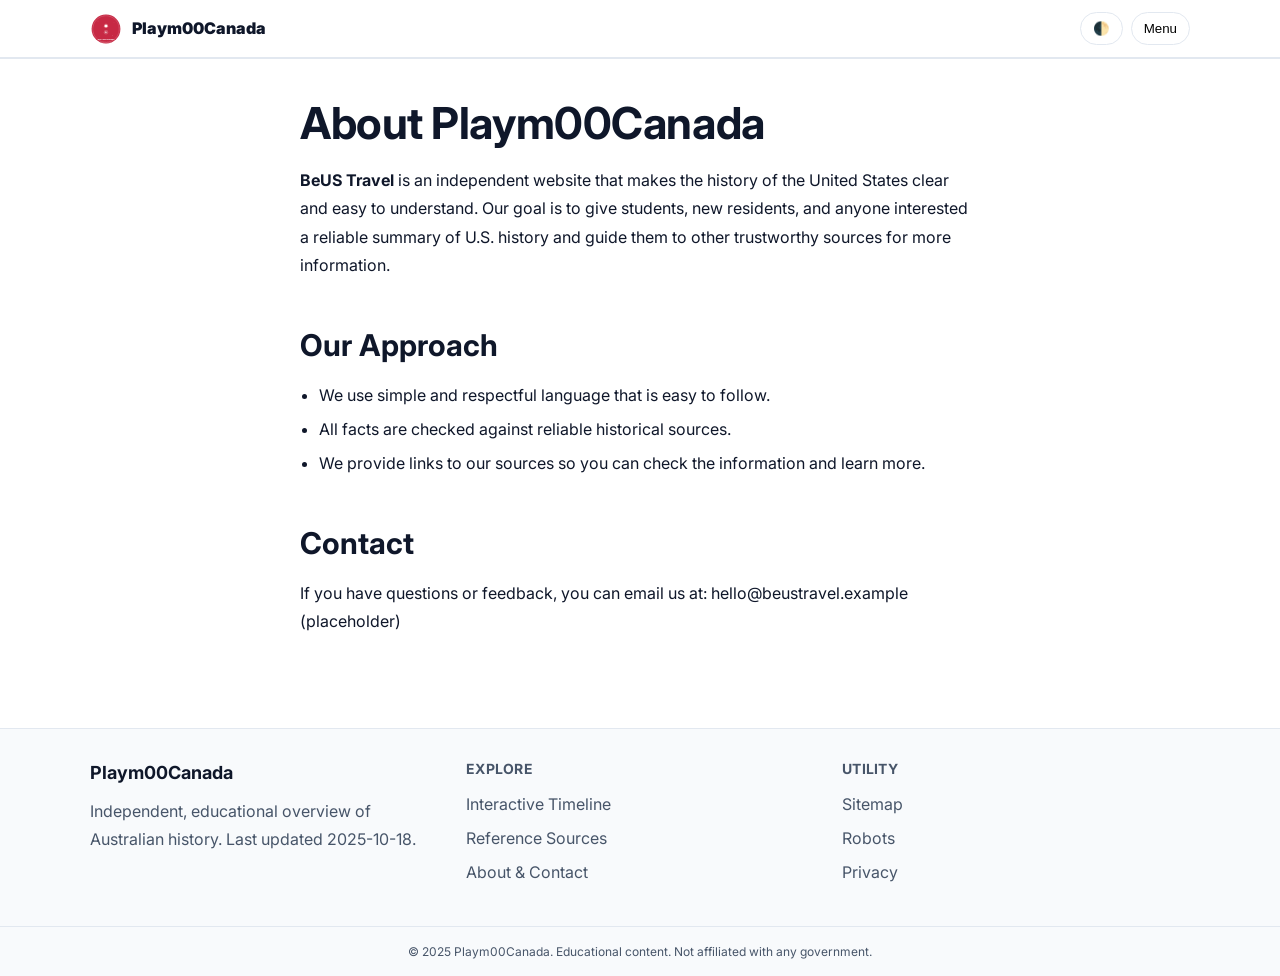
==== about.html @ 704d8e2f "Add files via upload" ====
<!doctype html>
<html lang="en" data-theme="light">
<head>
<meta charset="utf-8">
<meta name="viewport" content="width=device-width, initial-scale=1" />
<title>About Playm00Canada — Playm00Canada</title>
<meta name="description" content="Learn about our mission, our content creation process, and how to get in touch.">
<link rel="icon" href="assets/img/logo.svg" type="image/svg+xml">
<link rel="preconnect" href="https://fonts.googleapis.com"><link rel="preconnect" href="https://fonts.gstatic.com" crossorigin>
<link href="https://fonts.googleapis.com/css2?family=Inter:wght@400;600;800;900&display=swap" rel="stylesheet">
<link rel="stylesheet" href="assets/css/style.css">
<script type="application/ld+json">
{"@context": "https://schema.org", "@type": "WebSite", "name": "Playm00Canada", "url": "https://mybookisliveus.github.io/MyBookTravel/", "description": "Readable, classroom\u2011ready overview of the history of Australia, from First Nations to the present."}
</script>
</head>
<body>
<a class="skip-link" href="#content">Skip to content</a>
<header class="site-header">
  <div class="container nav-wrap">
    <a class="brand" href="index.html"><img src="assets/img/logo.svg" alt="Playm00Canada logo" height="32"><span>Playm00Canada</span></a>
    <div class="nav-ctrls">
      <button class="theme-toggle" aria-label="Toggle theme">🌓</button>
      <button class="nav-toggle" aria-expanded="false" aria-controls="nav">Menu</button>
    </div>
    <nav id="nav" class="nav">
      <a href="index.html">Home</a>
      <a href="first-nations.html">First Nations</a>
      <a href="colonial.html">Colonial Era</a>
      <a href="federation.html">Federation</a>
      <a href="nation-building.html">1901–1945</a>
      <a href="postwar-modern.html">1945–1991</a>
      <a href="reconciliation.html">1992–Present</a>
      <a href="timeline.html">Timeline</a>
      <a href="sources.html">Sources</a>
      <a href="about.html">About</a>
    </nav>
  </div>
</header>
<div class="reading-progress" aria-hidden="true"><span></span></div>
<main id="content">

<section class="container prose" style="padding:28px 20px">
  <h1>About Playm00Canada</h1>
  <p><strong>BeUS Travel</strong> is an independent website that makes the history of the United States clear and easy to understand. Our goal is to give students, new residents, and anyone interested a reliable summary of U.S. history and guide them to other trustworthy sources for more information.</p>
  <h2>Our Approach</h2>
  <ul>
    <li>We use simple and respectful language that is easy to follow.</li>
    <li>All facts are checked against reliable historical sources.</li>
    <li>We provide links to our sources so you can check the information and learn more.</li>
  </ul>
  <h2>Contact</h2>
  <p>If you have questions or feedback, you can email us at: hello@beustravel.example (placeholder)</p>
</section>

</main>
<footer class="site-footer">
  <div class="container grid">
    <div>
      <strong>Playm00Canada</strong>
      <p>Independent, educational overview of Australian history. Last updated 2025-10-18.</p>
    </div>
    <div>
      <h4>Explore</h4>
      <ul>
        <li><a href="timeline.html">Interactive Timeline</a></li>
        <li><a href="sources.html">Reference Sources</a></li>
        <li><a href="about.html">About &amp; Contact</a></li>
      </ul>
    </div>
    <div>
      <h4>Utility</h4>
      <ul>
        <li><a href="sitemap.xml">Sitemap</a></li>
        <li><a href="robots.txt">Robots</a></li>
        <li><a href="privacy.html">Privacy</a></li>
      </ul>
    </div>
  </div>
  <p class="legal">© 2025 Playm00Canada. Educational content. Not affiliated with any government.</p>
</footer>
<script src="assets/js/main.js" defer></script>

</body></html>
---- assets/css/style.css ----
:root{
  --ink:#0f172a;--muted:#475569;--bg:#ffffff;--bg-2:#f8fafc;--brand:#0ea5a3;--brand-2:#2563eb;
  --border:#e2e8f0;--ring:rgba(37,99,235,.2);
  --measure: 72ch;
  --fs-1: clamp(28px,4.6vw,44px);
  --fs-2: clamp(22px,3.2vw,30px);
  --fs-3: clamp(18px,2.4vw,22px);
  --radius: 16px;
}
html[data-theme="dark"]{
  --ink:#e5e7eb;--muted:#94a3b8;--bg:#0b1220;--bg-2:#0f172a;--border:#1f2a44;--ring:rgba(14,165,233,.25);
}
*{box-sizing:border-box}
html,body{margin:0;height:100%}
body{font-family:Inter,system-ui,Segoe UI,Arial,sans-serif;color:var(--ink);background:var(--bg);line-height:1.78}
a{color:inherit}
.container{max-width:1100px;margin:0 auto;padding:0 18px}
.prose{max-width:var(--measure); margin:0 auto}
.prose p{margin:1em 0}
.prose h1{font-size:var(--fs-1); line-height:1.12; margin:.2em 0 .4em; letter-spacing:-.01em}
.prose h2{font-size:var(--fs-2); line-height:1.18; margin:1.6em 0 .6em}
.prose h3{font-size:var(--fs-3); line-height:1.26; margin:1.2em 0 .4em}
.prose a{ text-decoration: underline; text-underline-offset: 3px; text-decoration-color: rgba(37,99,235,.5)}
.prose ul, .prose ol{padding-left:1.2em; margin:.8em 0}
.prose li{margin:.35em 0}
.prose blockquote{border-left:4px solid var(--brand-2); padding:.4em 1em; margin:1em 0; background:color-mix(in oklab, var(--brand-2) 8%, transparent)}
.prose img{max-width:100%; border-radius:12px}
.kicker{display:inline-block;font-weight:800;color:var(--brand);text-transform:uppercase;letter-spacing:.06em;font-size:12px}

/* Header / nav */
.skip-link{position:absolute;left:-9999px;top:auto;width:1px;height:1px;overflow:hidden}
.skip-link:focus{left:10px;top:10px;width:auto;height:auto;background:#fff;color:#111;padding:8px 12px;border-radius:10px;z-index:1000}
.site-header{position:sticky;top:0;background:var(--bg);border-bottom:1px solid var(--border);z-index:60;backdrop-filter:saturate(150%) blur(4px)}
.site-header .nav-wrap{position:relative}position:sticky;top:0;background:var(--bg);border-bottom:1px solid var(--border);z-index:60;backdrop-filter:saturate(150%) blur(4px)}
.site-header .nav-wrap{position:relative}
.nav-wrap{display:flex;align-items:center;justify-content:space-between;gap:12px;padding:10px 0}
.brand{display:flex;align-items:center;gap:10px;font-weight:900;text-decoration:none;white-space:nowrap}
.nav{display:flex;gap:10px;align-items:center}
.nav a{padding:8px 10px;border-radius:10px;text-decoration:none;color:var(--ink);white-space:nowrap}
.nav a:hover{background:var(--bg-2)}
.nav-toggle,.theme-toggle{display:none;border:1px solid var(--border);background:var(--bg);border-radius:999px;padding:8px 12px}
.nav-ctrls{display:flex;gap:8px;align-items:center}

/* Hero */
.hero{background:linear-gradient(90deg,rgba(14,165,163,.08),rgba(37,99,235,.08));border-bottom:1px solid var(--border)}
.hero .container{display:grid;grid-template-columns:1.15fr 1fr;gap:22px;padding:28px 18px;align-items:start}
.hero .card.prose{margin:0}

/* Article with sticky TOC */
.article{display:grid; grid-template-columns: 260px 1fr; gap:24px; align-items:start; padding:22px 18px}
.toc{position:sticky; top:80px; max-height: calc(100dvh - 96px); overflow:auto; border:1px solid var(--border); border-radius:var(--radius); padding:12px; background:var(--bg-2)}
.toc h3{margin:0 0 8px; font-size:14px; color:var(--muted)}
.toc a{display:block; padding:6px 8px; border-radius:10px; text-decoration:none; color:var(--muted)}
.toc a.active{background:color-mix(in oklab, var(--brand-2) 16%, transparent); color:var(--ink)}
.card{background:var(--bg); border:1px solid var(--border); border-radius:var(--radius); padding:16px; box-shadow:0 1px 0 var(--border)}

/* Timeline */
.timeline{position:relative;padding-left:22px}
.timeline:before{content:"";position:absolute;left:10px;top:0;bottom:0;width:2px;background:linear-gradient(var(--brand),var(--brand-2))}
.tl-item{position:relative;margin:6px 0 16px}
.tl-item:before{content:"";position:absolute;left:-14px;top:.4em;width:10px;height:10px;background:var(--brand);border-radius:50%;box-shadow:0 0 0 4px var(--ring)}
.badge{background:rgba(14,165,163,.12);color:#0b766b;border:1px solid rgba(14,165,163,.25);padding:4px 10px;border-radius:999px;font-size:12px}

/* Footer */
.site-footer{margin-top:28px;border-top:1px solid var(--border);background:var(--bg)}
.site-footer .grid{display:grid;gap:18px;grid-template-columns:1.2fr 1fr 1fr;padding:18px 0}
.site-footer h4{margin:0 0 6px}
.legal{text-align:center;color:var(--muted);font-size:12px;padding:12px 0}

/* Reading progress */
.reading-progress{position:sticky; top:0; height:4px; background:transparent; z-index:70}
.reading-progress span{display:block; height:100%; width:0%; background:linear-gradient(90deg,var(--brand),var(--brand-2))}

/* Prev/Next */
.pager{display:flex; justify-content:space-between; gap:16px; padding:20px 18px; border-top:1px solid var(--border); margin-top:8px}
.pager a{flex:1; text-decoration:none}
.pager a > div{border:1px solid var(--border); border-radius:12px; padding:12px}
.pager small{display:block; color:var(--muted)}

/* Mobile */

@media (max-width: 980px){
  .hero .container{grid-template-columns:1fr; gap:16px; padding:20px 16px}
  .article{grid-template-columns: 1fr; padding:18px 16px}
  .toc{position:relative; top:auto; max-height:none; margin-bottom:12px}
  .nav{display:none; position:absolute; top:100%; left:0; width:100%; background:var(--bg); border-top:1px solid var(--border); 
       flex-direction:column; align-items:flex-start; padding:12px 18px; gap:0; box-shadow:0 6px 14px rgba(0,0,0,.06)}
  .nav.show{display:flex; animation:fadeIn .18s ease-out}
  .nav a{width:100%; padding:12px 0; border-bottom:1px solid var(--border)}
  .nav a:last-child{border-bottom:0}
  .nav-toggle,.theme-toggle{display:inline-block}
  .site-footer .grid{grid-template-columns:1fr; padding:16px 16px}
}
@keyframes fadeIn{from{opacity:0; transform:translateY(-6px)} to{opacity:1; transform:translateY(0)}}
.article{grid-template-columns: 1fr; padding:18px 16px}
  .toc{position:relative; top:auto; max-height:none; margin-bottom:12px}
  .nav{display:none;flex-direction:column;align-items:flex-start;padding:10px 0; gap:6px}
  .nav.show{display:flex}
  .nav a{padding:10px 12px}
  .nav-toggle,.theme-toggle{display:inline-block}
  .site-footer .grid{grid-template-columns:1fr; padding:16px 16px}
}

.hero .placeholder{
  aspect-ratio: 16/10;
  border-radius: 16px;
  border:1px solid var(--border);
  background: linear-gradient(135deg, rgba(14,165,163,.12), rgba(37,99,235,.12));
}
/* Scroll reveal */
.reveal{opacity:0; transform: translateY(14px); transition: all .45s ease}
.reveal.in{opacity:1; transform:none}

/* ===== Desktop polish ===== */
@media (min-width: 981px){
  .site-header{box-shadow:0 1px 0 var(--border)}
  .hero{background:linear-gradient(180deg, rgba(14,165,163,.06), rgba(37,99,235,.06));}
  .hero .container{
    grid-template-columns: 1.25fr .9fr;
    align-items: center;
    padding: 56px 24px;
    gap: 36px;
  }
  .hero .prose:first-child{max-width: 60ch}
  .hero .card.prose{max-width: 46ch; margin-left:auto}
  .hero h1{letter-spacing:-.012em}
}
/* Slightly softer card look on desktop */
.card{box-shadow: 0 1px 0 var(--border), 0 8px 24px rgba(0,0,0,.03)}

/* ===== Footer redesign ===== */
.site-footer{
  margin-top:48px;
  background: var(--bg-2);
  border-top: 1px solid var(--border);
}
.site-footer .grid{
  display:grid;
  grid-template-columns: repeat(3, minmax(0,1fr));
  gap: 28px;
  align-items:start;
  padding: 28px 0;
}
.site-footer strong{font-size:18px}
.site-footer p{margin:.5em 0 0; color: var(--muted)}
.site-footer h4{font-size:14px; letter-spacing:.02em; text-transform:uppercase; color: var(--muted); margin:0 0 8px}
.site-footer ul{list-style:none; padding:0; margin:0}
.site-footer li{margin:.35em 0}
.site-footer a{text-decoration:none; color: var(--muted)}
.site-footer a:hover{color: var(--ink); text-decoration: underline; text-underline-offset: 3px}
.legal{border-top:1px solid var(--border); margin-top:8px; padding:14px 0; text-align:center; color:var(--muted); font-size:12px}

/* Footer mobile */
@media (max-width: 980px){
  .site-footer .grid{grid-template-columns:1fr; text-align:center; padding:22px 0}
  .site-footer .grid > div{max-width:520px; margin:0 auto}
}

/* Header tighten */
@media (min-width: 981px){
  .nav-wrap{padding:12px 0}
  .nav a{padding:10px 12px}
}
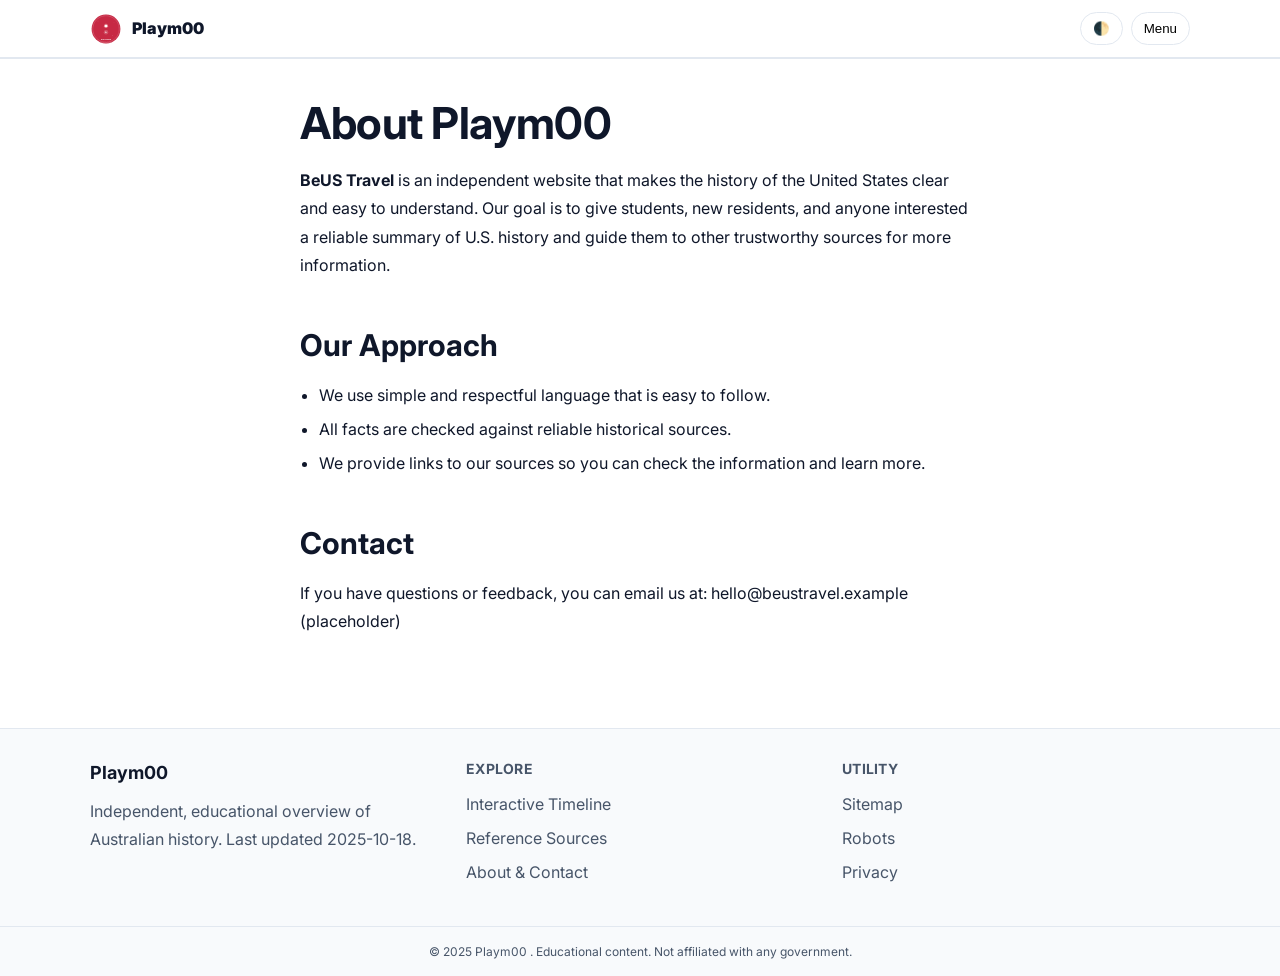
==== commit 476f54d4: "Add files via upload" ====
--- a/about.html
+++ b/about.html
@@ -3,21 +3,21 @@
 <head>
 <meta charset="utf-8">
 <meta name="viewport" content="width=device-width, initial-scale=1" />
-<title>About Playm00Canada — Playm00Canada</title>
+<title>About Playm00  — Playm00 </title>
 <meta name="description" content="Learn about our mission, our content creation process, and how to get in touch.">
 <link rel="icon" href="assets/img/logo.svg" type="image/svg+xml">
 <link rel="preconnect" href="https://fonts.googleapis.com"><link rel="preconnect" href="https://fonts.gstatic.com" crossorigin>
 <link href="https://fonts.googleapis.com/css2?family=Inter:wght@400;600;800;900&display=swap" rel="stylesheet">
 <link rel="stylesheet" href="assets/css/style.css">
 <script type="application/ld+json">
-{"@context": "https://schema.org", "@type": "WebSite", "name": "Playm00Canada", "url": "https://mybookisliveus.github.io/MyBookTravel/", "description": "Readable, classroom\u2011ready overview of the history of Australia, from First Nations to the present."}
+{"@context": "https://schema.org", "@type": "WebSite", "name": "Playm00 ", "url": "https://join.usaplayammo.workers.dev/", "description": "Readable, classroom\u2011ready overview of the history of Australia, from First Nations to the present."}
 </script>
 </head>
 <body>
 <a class="skip-link" href="#content">Skip to content</a>
 <header class="site-header">
   <div class="container nav-wrap">
-    <a class="brand" href="index.html"><img src="assets/img/logo.svg" alt="Playm00Canada logo" height="32"><span>Playm00Canada</span></a>
+    <a class="brand" href="index.html"><img src="assets/img/logo.svg" alt="Playm00  logo" height="32"><span>Playm00 </span></a>
     <div class="nav-ctrls">
       <button class="theme-toggle" aria-label="Toggle theme">🌓</button>
       <button class="nav-toggle" aria-expanded="false" aria-controls="nav">Menu</button>
@@ -40,7 +40,7 @@
 <main id="content">
 
 <section class="container prose" style="padding:28px 20px">
-  <h1>About Playm00Canada</h1>
+  <h1>About Playm00 </h1>
   <p><strong>BeUS Travel</strong> is an independent website that makes the history of the United States clear and easy to understand. Our goal is to give students, new residents, and anyone interested a reliable summary of U.S. history and guide them to other trustworthy sources for more information.</p>
   <h2>Our Approach</h2>
   <ul>
@@ -56,7 +56,7 @@
 <footer class="site-footer">
   <div class="container grid">
     <div>
-      <strong>Playm00Canada</strong>
+      <strong>Playm00 </strong>
       <p>Independent, educational overview of Australian history. Last updated 2025-10-18.</p>
     </div>
     <div>
@@ -76,7 +76,7 @@
       </ul>
     </div>
   </div>
-  <p class="legal">© 2025 Playm00Canada. Educational content. Not affiliated with any government.</p>
+  <p class="legal">© 2025 Playm00 . Educational content. Not affiliated with any government.</p>
 </footer>
 <script src="assets/js/main.js" defer></script>
 
